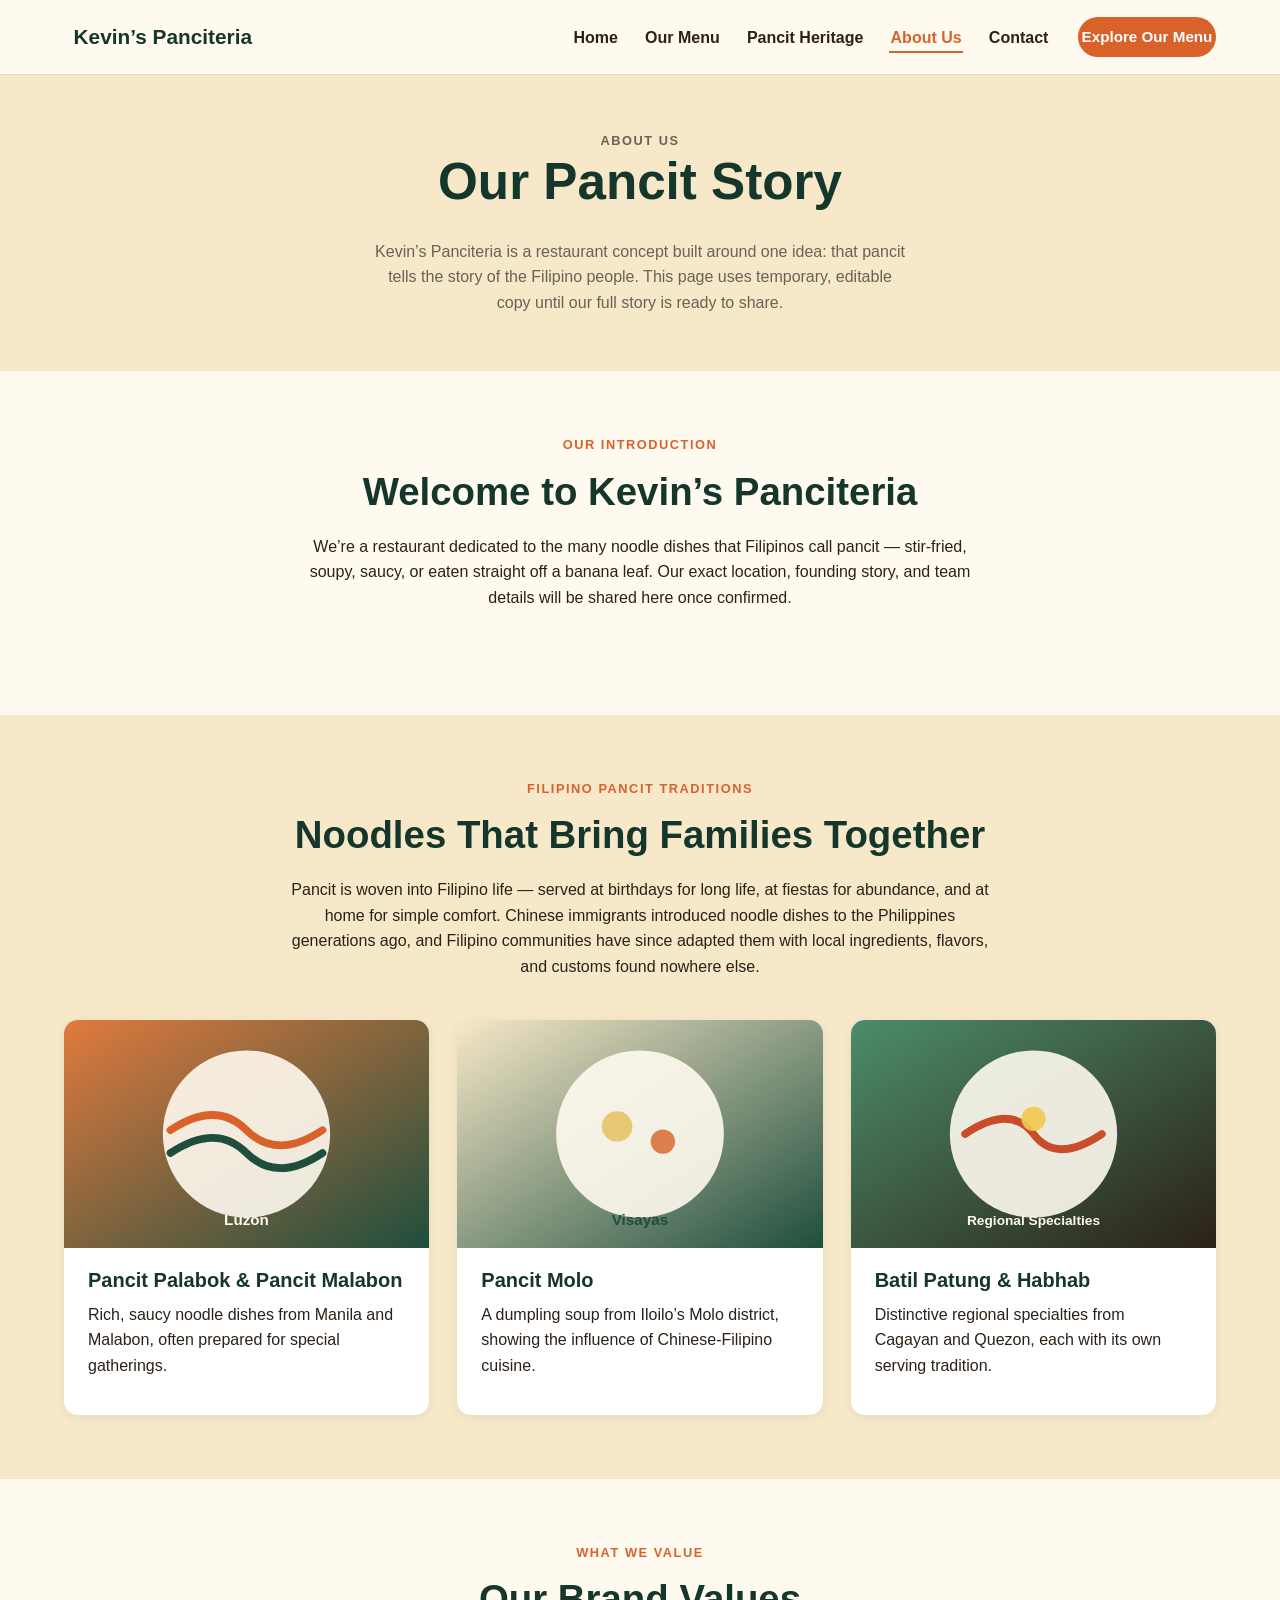
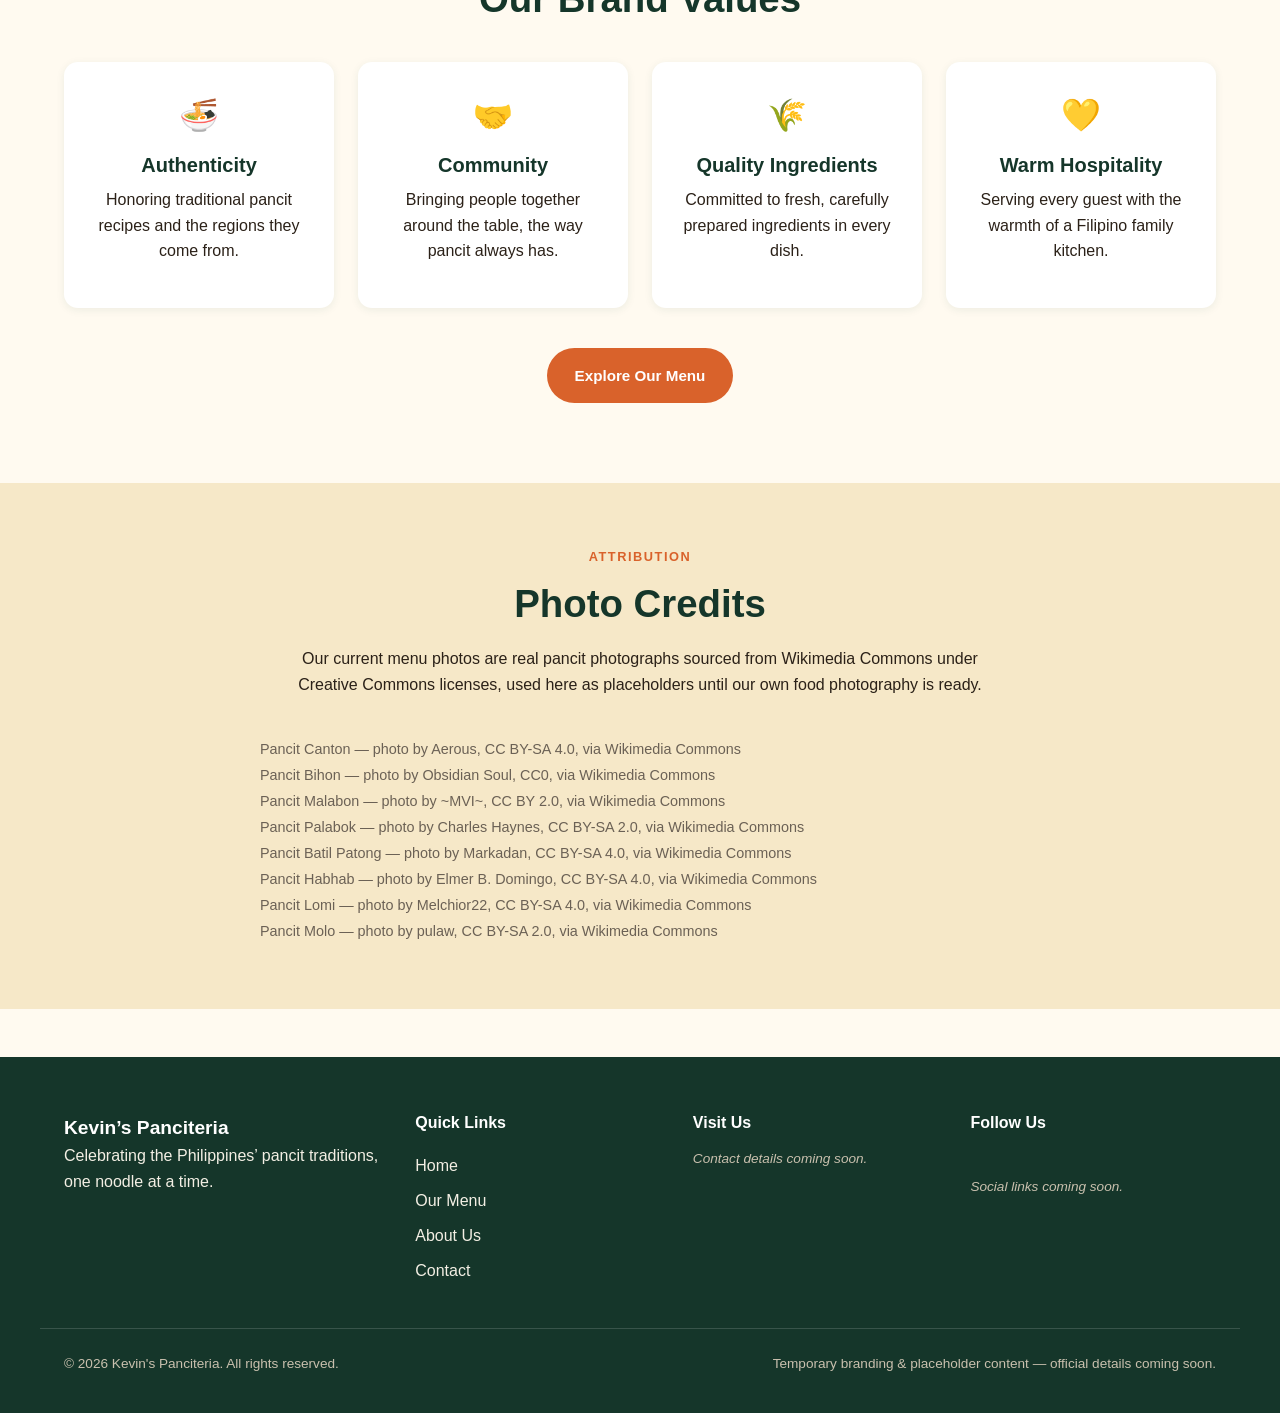
==== about.html @ 7dfde329 "Initial commit" ====
<!DOCTYPE html>
<html lang="en">
<head>
  <meta charset="UTF-8">
  <meta name="viewport" content="width=device-width, initial-scale=1.0">
  <title>About Us — Kevin's Panciteria</title>
  <meta name="description" content="Learn about Kevin's Panciteria and the Filipino pancit traditions that inspire our menu.">
  <link rel="stylesheet" href="css/style.css">
</head>
<body>

  <header class="site-header">
    <div class="container navbar">
      <a href="index.html" class="brand">
        <img src="" alt="" id="brandLogoImg" class="brand-logo-img" hidden>
        <span class="brand-wordmark">Kevin&rsquo;s Panciteria</span>
      </a>
      <button type="button" class="nav-toggle" id="navToggle" aria-expanded="false" aria-controls="primaryNav" aria-label="Toggle navigation menu">
        <span class="nav-toggle-bar"></span>
        <span class="nav-toggle-bar"></span>
        <span class="nav-toggle-bar"></span>
      </button>
      <nav class="primary-nav" id="primaryNav" aria-label="Primary">
        <ul>
          <li><a href="index.html">Home</a></li>
          <li><a href="menu.html">Our Menu</a></li>
          <li><a href="index.html#heritage">Pancit Heritage</a></li>
          <li><a href="about.html">About Us</a></li>
          <li><a href="contact.html">Contact</a></li>
        </ul>
        <a href="menu.html" class="btn btn-accent nav-cta">Explore Our Menu</a>
      </nav>
    </div>
  </header>

  <main id="main-content">

    <section class="page-banner">
      <div class="container">
        <p class="section-eyebrow">About Us</p>
        <h1>Our Pancit Story</h1>
        <p>Kevin&rsquo;s Panciteria is a restaurant concept built around one idea: that pancit tells the story of the Filipino people. This page uses temporary, editable copy until our full story is ready to share.</p>
      </div>
    </section>

    <section>
      <div class="container">
        <div class="section-header">
          <p class="section-eyebrow">Our Introduction</p>
          <h2>Welcome to Kevin&rsquo;s Panciteria</h2>
          <p>We&rsquo;re a restaurant dedicated to the many noodle dishes that Filipinos call pancit — stir-fried, soupy, saucy, or eaten straight off a banana leaf. Our exact location, founding story, and team details will be shared here once confirmed.</p>
        </div>
      </div>
    </section>

    <section class="heritage">
      <div class="container">
        <div class="section-header">
          <p class="section-eyebrow">Filipino Pancit Traditions</p>
          <h2>Noodles That Bring Families Together</h2>
          <p>Pancit is woven into Filipino life — served at birthdays for long life, at fiestas for abundance, and at home for simple comfort. Chinese immigrants introduced noodle dishes to the Philippines generations ago, and Filipino communities have since adapted them with local ingredients, flavors, and customs found nowhere else.</p>
        </div>
        <div class="heritage-grid">
          <article class="heritage-card">
            <img src="assets/images/heritage-luzon.svg" alt="Illustration representing Luzon's pancit dishes" loading="lazy">
            <div class="heritage-card-body">
              <h3>Pancit Palabok &amp; Pancit Malabon</h3>
              <p>Rich, saucy noodle dishes from Manila and Malabon, often prepared for special gatherings.</p>
            </div>
          </article>
          <article class="heritage-card">
            <img src="assets/images/heritage-visayas.svg" alt="Illustration representing the Visayas' pancit dishes" loading="lazy">
            <div class="heritage-card-body">
              <h3>Pancit Molo</h3>
              <p>A dumpling soup from Iloilo&rsquo;s Molo district, showing the influence of Chinese-Filipino cuisine.</p>
            </div>
          </article>
          <article class="heritage-card">
            <img src="assets/images/heritage-mindanao.svg" alt="Illustration representing regional pancit specialties" loading="lazy">
            <div class="heritage-card-body">
              <h3>Batil Patung &amp; Habhab</h3>
              <p>Distinctive regional specialties from Cagayan and Quezon, each with its own serving tradition.</p>
            </div>
          </article>
        </div>
      </div>
    </section>

    <section>
      <div class="container">
        <div class="section-header">
          <p class="section-eyebrow">What We Value</p>
          <h2>Our Brand Values</h2>
        </div>
        <div class="values-grid">
          <div class="value-card">
            <div class="value-icon" aria-hidden="true">🍜</div>
            <h3>Authenticity</h3>
            <p>Honoring traditional pancit recipes and the regions they come from.</p>
          </div>
          <div class="value-card">
            <div class="value-icon" aria-hidden="true">🤝</div>
            <h3>Community</h3>
            <p>Bringing people together around the table, the way pancit always has.</p>
          </div>
          <div class="value-card">
            <div class="value-icon" aria-hidden="true">🌾</div>
            <h3>Quality Ingredients</h3>
            <p>Committed to fresh, carefully prepared ingredients in every dish.</p>
          </div>
          <div class="value-card">
            <div class="value-icon" aria-hidden="true">💛</div>
            <h3>Warm Hospitality</h3>
            <p>Serving every guest with the warmth of a Filipino family kitchen.</p>
          </div>
        </div>
        <p class="text-center" style="margin-top:2.5rem;">
          <a href="menu.html" class="btn btn-accent">Explore Our Menu</a>
        </p>
      </div>
    </section>

    <section class="heritage">
      <div class="container">
        <div class="section-header">
          <p class="section-eyebrow">Attribution</p>
          <h2>Photo Credits</h2>
          <p>Our current menu photos are real pancit photographs sourced from Wikimedia Commons under Creative Commons licenses, used here as placeholders until our own food photography is ready.</p>
        </div>
        <ul style="max-width:760px; margin:0 auto; color:var(--color-muted); font-size:0.9rem; line-height:1.8;">
          <li>Pancit Canton — photo by Aerous, <a href="https://creativecommons.org/licenses/by-sa/4.0/" target="_blank" rel="noopener">CC BY-SA 4.0</a>, via Wikimedia Commons</li>
          <li>Pancit Bihon — photo by Obsidian Soul, <a href="https://creativecommons.org/publicdomain/zero/1.0/" target="_blank" rel="noopener">CC0</a>, via Wikimedia Commons</li>
          <li>Pancit Malabon — photo by ~MVI~, <a href="https://creativecommons.org/licenses/by/2.0/" target="_blank" rel="noopener">CC BY 2.0</a>, via Wikimedia Commons</li>
          <li>Pancit Palabok — photo by Charles Haynes, <a href="https://creativecommons.org/licenses/by-sa/2.0/" target="_blank" rel="noopener">CC BY-SA 2.0</a>, via Wikimedia Commons</li>
          <li>Pancit Batil Patong — photo by Markadan, <a href="https://creativecommons.org/licenses/by-sa/4.0/" target="_blank" rel="noopener">CC BY-SA 4.0</a>, via Wikimedia Commons</li>
          <li>Pancit Habhab — photo by Elmer B. Domingo, <a href="https://creativecommons.org/licenses/by-sa/4.0/" target="_blank" rel="noopener">CC BY-SA 4.0</a>, via Wikimedia Commons</li>
          <li>Pancit Lomi — photo by Melchior22, <a href="https://creativecommons.org/licenses/by-sa/4.0/" target="_blank" rel="noopener">CC BY-SA 4.0</a>, via Wikimedia Commons</li>
          <li>Pancit Molo — photo by pulaw, <a href="https://creativecommons.org/licenses/by-sa/2.0/" target="_blank" rel="noopener">CC BY-SA 2.0</a>, via Wikimedia Commons</li>
        </ul>
      </div>
    </section>

  </main>

  <footer class="site-footer">
    <div class="container footer-grid">
      <div class="footer-brand">
        <span class="brand-wordmark">Kevin&rsquo;s Panciteria</span>
        <p>Celebrating the Philippines&rsquo; pancit traditions, one noodle at a time.</p>
      </div>
      <div class="footer-col">
        <h3>Quick Links</h3>
        <ul>
          <li><a href="index.html">Home</a></li>
          <li><a href="menu.html">Our Menu</a></li>
          <li><a href="about.html">About Us</a></li>
          <li><a href="contact.html">Contact</a></li>
        </ul>
      </div>
      <div class="footer-col">
        <h3>Visit Us</h3>
        <ul class="footer-contact">
          <li data-contact-row="address" hidden><span class="footer-icon" aria-hidden="true">📍</span><span data-contact-value></span></li>
          <li data-contact-row="phone" hidden><span class="footer-icon" aria-hidden="true">📞</span><a href="#" data-contact-value></a></li>
          <li data-contact-row="email" hidden><span class="footer-icon" aria-hidden="true">✉️</span><a href="#" data-contact-value></a></li>
        </ul>
        <p class="footer-placeholder-note" data-contact-placeholder>Contact details coming soon.</p>
      </div>
      <div class="footer-col">
        <h3>Follow Us</h3>
        <ul class="footer-social">
          <li><a href="#" data-social-link="facebook" hidden>Facebook</a></li>
          <li><a href="#" data-social-link="instagram" hidden>Instagram</a></li>
          <li><a href="#" data-social-link="tiktok" hidden>TikTok</a></li>
        </ul>
        <p class="footer-placeholder-note" data-social-placeholder>Social links coming soon.</p>
      </div>
    </div>
    <div class="container footer-bottom">
      <p>&copy; <span id="currentYear"></span> Kevin's Panciteria. All rights reserved.</p>
      <p class="footer-disclaimer">Temporary branding &amp; placeholder content — official details coming soon.</p>
    </div>
  </footer>

  <script src="js/config.js"></script>
  <script src="js/main.js"></script>
</body>
</html>
---- css/style.css ----
/* =========================================================
   Kevin's Panciteria — Stylesheet
   Temporary palette: warm cream + deep green + food-inspired accent.
   Update the CSS custom properties below to rebrand the site.
   ========================================================= */

:root {
  --color-primary: #1f4e3d;
  --color-secondary: #f6e8c8;
  --color-accent: #d9622b;
  --color-background: #fffaf0;
  --color-text: #2b2118;
  --color-card: #ffffff;

  --color-primary-dark: #15362a;
  --color-accent-dark: #b84f1f;
  --color-border: #e7dcc4;
  --color-muted: #6b6155;

  --font-heading: "Segoe UI", "Helvetica Neue", Arial, sans-serif;
  --font-body: "Segoe UI", "Helvetica Neue", Arial, sans-serif;

  --radius-md: 14px;
  --radius-lg: 22px;
  --shadow-sm: 0 2px 8px rgba(31, 78, 61, 0.08);
  --shadow-md: 0 10px 30px rgba(31, 78, 61, 0.14);
  --transition-base: 200ms ease;
  --max-width: 1200px;
}

*, *::before, *::after {
  box-sizing: border-box;
}

html {
  scroll-behavior: smooth;
}

body {
  margin: 0;
  font-family: var(--font-body);
  background: var(--color-background);
  color: var(--color-text);
  line-height: 1.6;
}

body.nav-open,
body.modal-open {
  overflow: hidden;
}

h1, h2, h3, h4 {
  font-family: var(--font-heading);
  line-height: 1.2;
  margin: 0 0 0.5em;
  color: var(--color-primary-dark);
}

h1 { font-size: clamp(2rem, 4vw + 1rem, 3.2rem); }
h2 { font-size: clamp(1.6rem, 2.5vw + 1rem, 2.4rem); }
h3 { font-size: 1.25rem; }

p { margin: 0 0 1em; }

img {
  max-width: 100%;
  display: block;
}

a {
  color: inherit;
  text-decoration: none;
}

ul { margin: 0; padding: 0; list-style: none; }

.container {
  max-width: var(--max-width);
  margin: 0 auto;
  padding: 0 1.5rem;
}

section {
  padding: 4rem 0;
}

.section-header {
  text-align: center;
  max-width: 700px;
  margin: 0 auto 2.5rem;
}

.section-eyebrow {
  text-transform: uppercase;
  letter-spacing: 0.12em;
  font-size: 0.8rem;
  font-weight: 700;
  color: var(--color-accent);
}

.text-center { text-align: center; }

.visually-hidden {
  position: absolute;
  width: 1px;
  height: 1px;
  padding: 0;
  margin: -1px;
  overflow: hidden;
  clip: rect(0, 0, 0, 0);
  white-space: nowrap;
  border: 0;
}

/* Focus visibility for keyboard users */
a:focus-visible,
button:focus-visible,
input:focus-visible,
select:focus-visible,
textarea:focus-visible,
[tabindex]:focus-visible {
  outline: 3px solid var(--color-accent);
  outline-offset: 2px;
}

/* =========================================================
   Buttons
   ========================================================= */

.btn {
  display: inline-flex;
  align-items: center;
  justify-content: center;
  gap: 0.5rem;
  padding: 0.85rem 1.6rem;
  border-radius: 999px;
  font-weight: 700;
  font-size: 0.95rem;
  border: 2px solid transparent;
  cursor: pointer;
  transition: transform var(--transition-base), box-shadow var(--transition-base), background var(--transition-base);
  white-space: nowrap;
}

.btn-accent {
  background: var(--color-accent);
  color: #fff;
}
.btn-accent:hover { background: var(--color-accent-dark); transform: translateY(-2px); box-shadow: var(--shadow-sm); }

.btn-primary {
  background: var(--color-primary);
  color: #fff;
}
.btn-primary:hover { background: var(--color-primary-dark); transform: translateY(-2px); box-shadow: var(--shadow-sm); }

.btn-outline {
  background: transparent;
  color: var(--color-primary);
  border-color: var(--color-primary);
}
.btn-outline:hover { background: var(--color-primary); color: #fff; }

.btn-small {
  padding: 0.55rem 1.1rem;
  font-size: 0.85rem;
}

/* =========================================================
   Header / Navigation
   ========================================================= */

.site-header {
  position: sticky;
  top: 0;
  z-index: 100;
  background: var(--color-background);
  border-bottom: 1px solid var(--color-border);
}

.navbar {
  display: flex;
  align-items: center;
  justify-content: space-between;
  padding: 1rem 1.5rem;
  gap: 1rem;
}

.brand {
  display: flex;
  align-items: center;
  gap: 0.6rem;
  font-weight: 800;
  font-size: 1.3rem;
  color: var(--color-primary-dark);
}

.brand-logo-img {
  height: 42px;
  width: auto;
}

.nav-toggle {
  display: none;
  flex-direction: column;
  justify-content: center;
  gap: 5px;
  width: 42px;
  height: 42px;
  border-radius: 10px;
  border: 1px solid var(--color-border);
  background: var(--color-card);
  cursor: pointer;
}

.nav-toggle-bar {
  display: block;
  width: 22px;
  height: 2px;
  margin: 0 auto;
  background: var(--color-primary-dark);
  transition: transform var(--transition-base), opacity var(--transition-base);
}

.nav-toggle[aria-expanded="true"] .nav-toggle-bar:nth-child(1) { transform: translateY(7px) rotate(45deg); }
.nav-toggle[aria-expanded="true"] .nav-toggle-bar:nth-child(2) { opacity: 0; }
.nav-toggle[aria-expanded="true"] .nav-toggle-bar:nth-child(3) { transform: translateY(-7px) rotate(-45deg); }

.primary-nav {
  display: flex;
  align-items: center;
  gap: 1.75rem;
}

.primary-nav ul {
  display: flex;
  gap: 1.5rem;
  flex-wrap: wrap;
}

.primary-nav a {
  font-weight: 600;
  padding: 0.35rem 0.1rem;
  border-bottom: 2px solid transparent;
  transition: color var(--transition-base), border-color var(--transition-base);
}

.primary-nav a:hover,
.primary-nav a.is-active {
  color: var(--color-accent);
  border-color: var(--color-accent);
}

.nav-cta {
  flex-shrink: 0;
}

@media (max-width: 860px) {
  .nav-toggle {
    display: flex;
  }

  .primary-nav {
    position: absolute;
    top: 100%;
    left: 0;
    right: 0;
    background: var(--color-background);
    border-bottom: 1px solid var(--color-border);
    flex-direction: column;
    align-items: flex-start;
    padding: 1.5rem;
    gap: 1.25rem;
    transform: translateY(-10px);
    opacity: 0;
    visibility: hidden;
    pointer-events: none;
    transition: opacity var(--transition-base), transform var(--transition-base), visibility var(--transition-base);
  }

  .primary-nav.is-open {
    transform: translateY(0);
    opacity: 1;
    visibility: visible;
    pointer-events: auto;
  }

  .primary-nav ul {
    flex-direction: column;
    gap: 1rem;
    width: 100%;
  }

  .nav-cta {
    width: 100%;
    text-align: center;
  }
}

/* =========================================================
   Hero
   ========================================================= */

.hero {
  padding: 4rem 0;
  background: linear-gradient(135deg, var(--color-secondary) 0%, var(--color-background) 65%);
}

.hero .container {
  display: grid;
  grid-template-columns: 1.1fr 1fr;
  gap: 3rem;
  align-items: center;
}

.hero-content h1 {
  margin-bottom: 0.75rem;
}

.hero-subtext {
  font-size: 1.1rem;
  color: var(--color-muted);
  max-width: 48ch;
}

.hero-actions {
  display: flex;
  gap: 1rem;
  flex-wrap: wrap;
  margin-top: 1.75rem;
}

.hero-image img {
  width: 100%;
  border-radius: var(--radius-lg);
  box-shadow: var(--shadow-md);
}

@media (max-width: 860px) {
  .hero .container {
    grid-template-columns: 1fr;
    text-align: center;
  }
  .hero-subtext {
    margin-left: auto;
    margin-right: auto;
  }
  .hero-actions {
    justify-content: center;
  }
}

/* =========================================================
   Dish Cards & Grid
   ========================================================= */

.dish-grid {
  display: grid;
  grid-template-columns: repeat(auto-fill, minmax(260px, 1fr));
  gap: 1.75rem;
}

.dish-card {
  background: var(--color-card);
  border-radius: var(--radius-md);
  overflow: hidden;
  box-shadow: var(--shadow-sm);
  transition: transform var(--transition-base), box-shadow var(--transition-base);
  display: flex;
  flex-direction: column;
}

.dish-card:hover {
  transform: translateY(-6px);
  box-shadow: var(--shadow-md);
}

.dish-card-image {
  position: relative;
  aspect-ratio: 4 / 3;
  background: var(--color-secondary);
  overflow: hidden;
}

.dish-card-image img {
  width: 100%;
  height: 100%;
  object-fit: cover;
}

.dish-card-image.image-fallback {
  display: flex;
  align-items: center;
  justify-content: center;
  color: var(--color-primary-dark);
  font-weight: 700;
  text-align: center;
  padding: 1rem;
  background: linear-gradient(135deg, var(--color-secondary), var(--color-border));
}

.badge {
  position: absolute;
  top: 0.75rem;
  left: 0.75rem;
  padding: 0.3rem 0.75rem;
  border-radius: 999px;
  font-size: 0.75rem;
  font-weight: 700;
}

.badge-featured {
  background: var(--color-accent);
  color: #fff;
}

.badge-unavailable {
  background: var(--color-muted);
  color: #fff;
}

.dish-card-body {
  padding: 1.25rem 1.5rem 1.5rem;
  display: flex;
  flex-direction: column;
  flex: 1;
}

.dish-region {
  color: var(--color-accent);
  font-weight: 700;
  font-size: 0.85rem;
  margin-bottom: 0.5rem;
}

.dish-description {
  color: var(--color-muted);
  font-size: 0.95rem;
  flex: 1;
}

.dish-card-footer {
  display: flex;
  align-items: center;
  justify-content: space-between;
  gap: 0.75rem;
  margin-top: 0.75rem;
}

.dish-price {
  font-weight: 700;
  color: var(--color-primary-dark);
}

/* =========================================================
   Menu controls
   ========================================================= */

.menu-controls {
  display: flex;
  flex-direction: column;
  gap: 1.25rem;
  margin-bottom: 2.5rem;
  background: var(--color-card);
  padding: 1.5rem;
  border-radius: var(--radius-md);
  box-shadow: var(--shadow-sm);
}

.search-row {
  display: flex;
  gap: 1rem;
  flex-wrap: wrap;
  align-items: center;
}

.search-input {
  flex: 1;
  min-width: 220px;
  padding: 0.75rem 1rem;
  border-radius: 999px;
  border: 1px solid var(--color-border);
  font-size: 1rem;
  background: var(--color-background);
}

.filter-row {
  display: flex;
  flex-wrap: wrap;
  gap: 0.6rem;
  align-items: center;
}

.filter-chip {
  padding: 0.5rem 1rem;
  border-radius: 999px;
  border: 1px solid var(--color-border);
  background: var(--color-background);
  cursor: pointer;
  font-weight: 600;
  font-size: 0.85rem;
  transition: background var(--transition-base), color var(--transition-base), border-color var(--transition-base);
}

.filter-chip.is-active {
  background: var(--color-primary);
  border-color: var(--color-primary);
  color: #fff;
}

.toggle-row {
  display: flex;
  align-items: center;
  justify-content: space-between;
  gap: 1rem;
  flex-wrap: wrap;
}

.checkbox-label {
  display: flex;
  align-items: center;
  gap: 0.5rem;
  font-weight: 600;
  cursor: pointer;
}

.results-meta {
  color: var(--color-muted);
  font-size: 0.9rem;
}

.empty-state {
  text-align: center;
  padding: 3rem 1.5rem;
  color: var(--color-muted);
  background: var(--color-card);
  border-radius: var(--radius-md);
}

/* =========================================================
   Modal
   ========================================================= */

.modal {
  position: fixed;
  inset: 0;
  z-index: 200;
  display: flex;
  align-items: center;
  justify-content: center;
  padding: 1.5rem;
}

.modal[hidden] {
  display: none;
}

.modal-backdrop {
  position: absolute;
  inset: 0;
  background: rgba(23, 20, 15, 0.6);
}

.modal-dialog {
  position: relative;
  background: var(--color-card);
  border-radius: var(--radius-lg);
  max-width: 640px;
  width: 100%;
  max-height: 85vh;
  overflow-y: auto;
  padding: 2rem;
  box-shadow: var(--shadow-md);
}

.modal-close {
  position: absolute;
  top: 1rem;
  right: 1rem;
  width: 38px;
  height: 38px;
  border-radius: 50%;
  border: 1px solid var(--color-border);
  background: var(--color-background);
  font-size: 1.1rem;
  cursor: pointer;
}

.modal-image {
  width: 100%;
  border-radius: var(--radius-md);
  margin-bottom: 1.25rem;
  aspect-ratio: 16 / 10;
  object-fit: cover;
  background: var(--color-secondary);
}

.modal-meta-row {
  display: flex;
  gap: 0.75rem;
  flex-wrap: wrap;
  align-items: center;
  margin-bottom: 1rem;
}

.modal-section {
  margin-top: 1.25rem;
}

.modal-section h4 {
  margin-bottom: 0.4rem;
  font-size: 1rem;
}

.modal-section ul li {
  padding: 0.2rem 0;
}

.muted {
  color: var(--color-muted);
  font-style: italic;
}

/* =========================================================
   Heritage / About sections
   ========================================================= */

.heritage {
  background: var(--color-secondary);
}

.heritage-grid {
  display: grid;
  grid-template-columns: repeat(auto-fit, minmax(240px, 1fr));
  gap: 1.75rem;
}

.heritage-card {
  background: var(--color-card);
  border-radius: var(--radius-md);
  overflow: hidden;
  box-shadow: var(--shadow-sm);
}

.heritage-card img {
  width: 100%;
  aspect-ratio: 16/10;
  object-fit: cover;
}

.heritage-card-body {
  padding: 1.25rem 1.5rem;
}

.values-grid {
  display: grid;
  grid-template-columns: repeat(auto-fit, minmax(220px, 1fr));
  gap: 1.5rem;
}

.value-card {
  background: var(--color-card);
  border-radius: var(--radius-md);
  padding: 1.75rem 1.5rem;
  box-shadow: var(--shadow-sm);
  text-align: center;
}

.value-card .value-icon {
  font-size: 2rem;
  margin-bottom: 0.75rem;
}

/* =========================================================
   Contact page
   ========================================================= */

.contact-grid {
  display: grid;
  grid-template-columns: 1fr 1fr;
  gap: 2.5rem;
  align-items: start;
}

.contact-info-card,
.contact-form-card {
  background: var(--color-card);
  border-radius: var(--radius-md);
  padding: 2rem;
  box-shadow: var(--shadow-sm);
}

.contact-info-list li {
  display: flex;
  gap: 0.75rem;
  padding: 0.5rem 0;
}

.footer-icon {
  flex-shrink: 0;
}

.hours-list li {
  display: flex;
  justify-content: space-between;
  padding: 0.35rem 0;
  border-bottom: 1px dashed var(--color-border);
}

.form-field {
  margin-bottom: 1.25rem;
  display: flex;
  flex-direction: column;
  gap: 0.4rem;
}

.form-field label {
  font-weight: 700;
  font-size: 0.9rem;
}

.form-field input,
.form-field textarea {
  padding: 0.75rem 1rem;
  border-radius: var(--radius-md);
  border: 1px solid var(--color-border);
  font: inherit;
  background: var(--color-background);
}

.form-note {
  font-size: 0.85rem;
  color: var(--color-muted);
  margin-top: 0.5rem;
}

@media (max-width: 860px) {
  .contact-grid {
    grid-template-columns: 1fr;
  }
}

/* =========================================================
   Footer
   ========================================================= */

.site-footer {
  background: var(--color-primary-dark);
  color: #f3efe4;
  padding: 3.5rem 0 1.5rem;
  margin-top: 3rem;
}

.site-footer a:hover {
  color: var(--color-accent);
}

.footer-grid {
  display: grid;
  grid-template-columns: 1.3fr 1fr 1fr 1fr;
  gap: 2rem;
  margin-bottom: 2.5rem;
}

.footer-brand .brand-wordmark {
  font-size: 1.2rem;
  font-weight: 800;
  color: #fff;
}

.site-footer h3 {
  color: #fff;
  font-size: 1rem;
  margin-bottom: 1rem;
}

.site-footer ul li {
  padding: 0.3rem 0;
}

.footer-placeholder-note {
  color: #c9c0ae;
  font-size: 0.85rem;
  font-style: italic;
}

.footer-bottom {
  border-top: 1px solid rgba(255, 255, 255, 0.15);
  padding-top: 1.5rem;
  display: flex;
  justify-content: space-between;
  flex-wrap: wrap;
  gap: 0.5rem;
  font-size: 0.85rem;
  color: #c9c0ae;
}

@media (max-width: 860px) {
  .footer-grid {
    grid-template-columns: 1fr 1fr;
  }
}

@media (max-width: 540px) {
  .footer-grid {
    grid-template-columns: 1fr;
  }
}

/* =========================================================
   Page banner (menu/about/contact top sections)
   ========================================================= */

.page-banner {
  background: var(--color-secondary);
  padding: 3.5rem 0;
  text-align: center;
}

.page-banner p {
  max-width: 60ch;
  margin: 0 auto;
  color: var(--color-muted);
}

/* =========================================================
   Reduced motion
   ========================================================= */

@media (prefers-reduced-motion: reduce) {
  html {
    scroll-behavior: auto;
  }
  *, *::before, *::after {
    animation-duration: 0.001ms !important;
    animation-iteration-count: 1 !important;
    transition-duration: 0.001ms !important;
    scroll-behavior: auto !important;
  }
}

/* =========================================================
   Responsive breakpoints
   ========================================================= */

@media (max-width: 1024px) {
  .dish-grid {
    grid-template-columns: repeat(auto-fill, minmax(220px, 1fr));
  }
}

@media (max-width: 768px) {
  section { padding: 3rem 0; }
}

@media (max-width: 480px) {
  .navbar { padding: 0.85rem 1rem; }
  .hero { padding: 2.5rem 0; }
  .modal-dialog { padding: 1.5rem; }
}
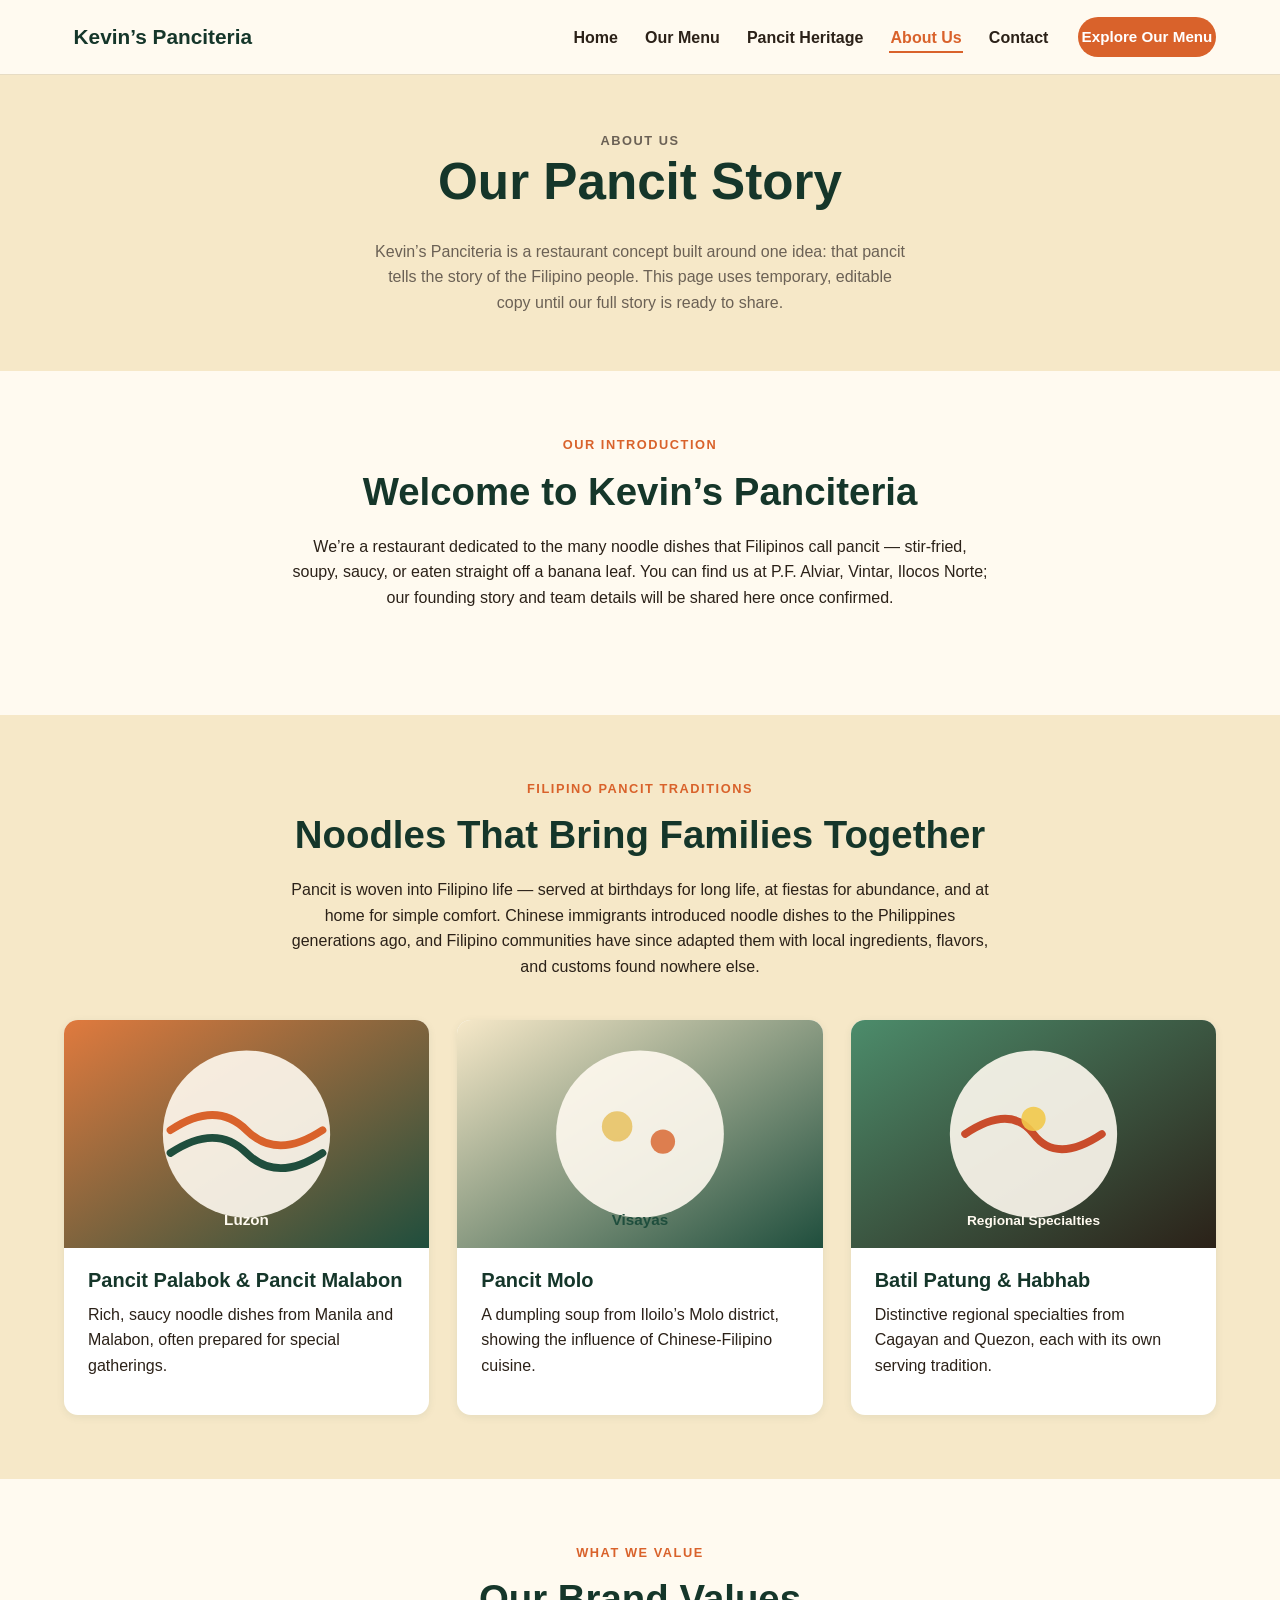
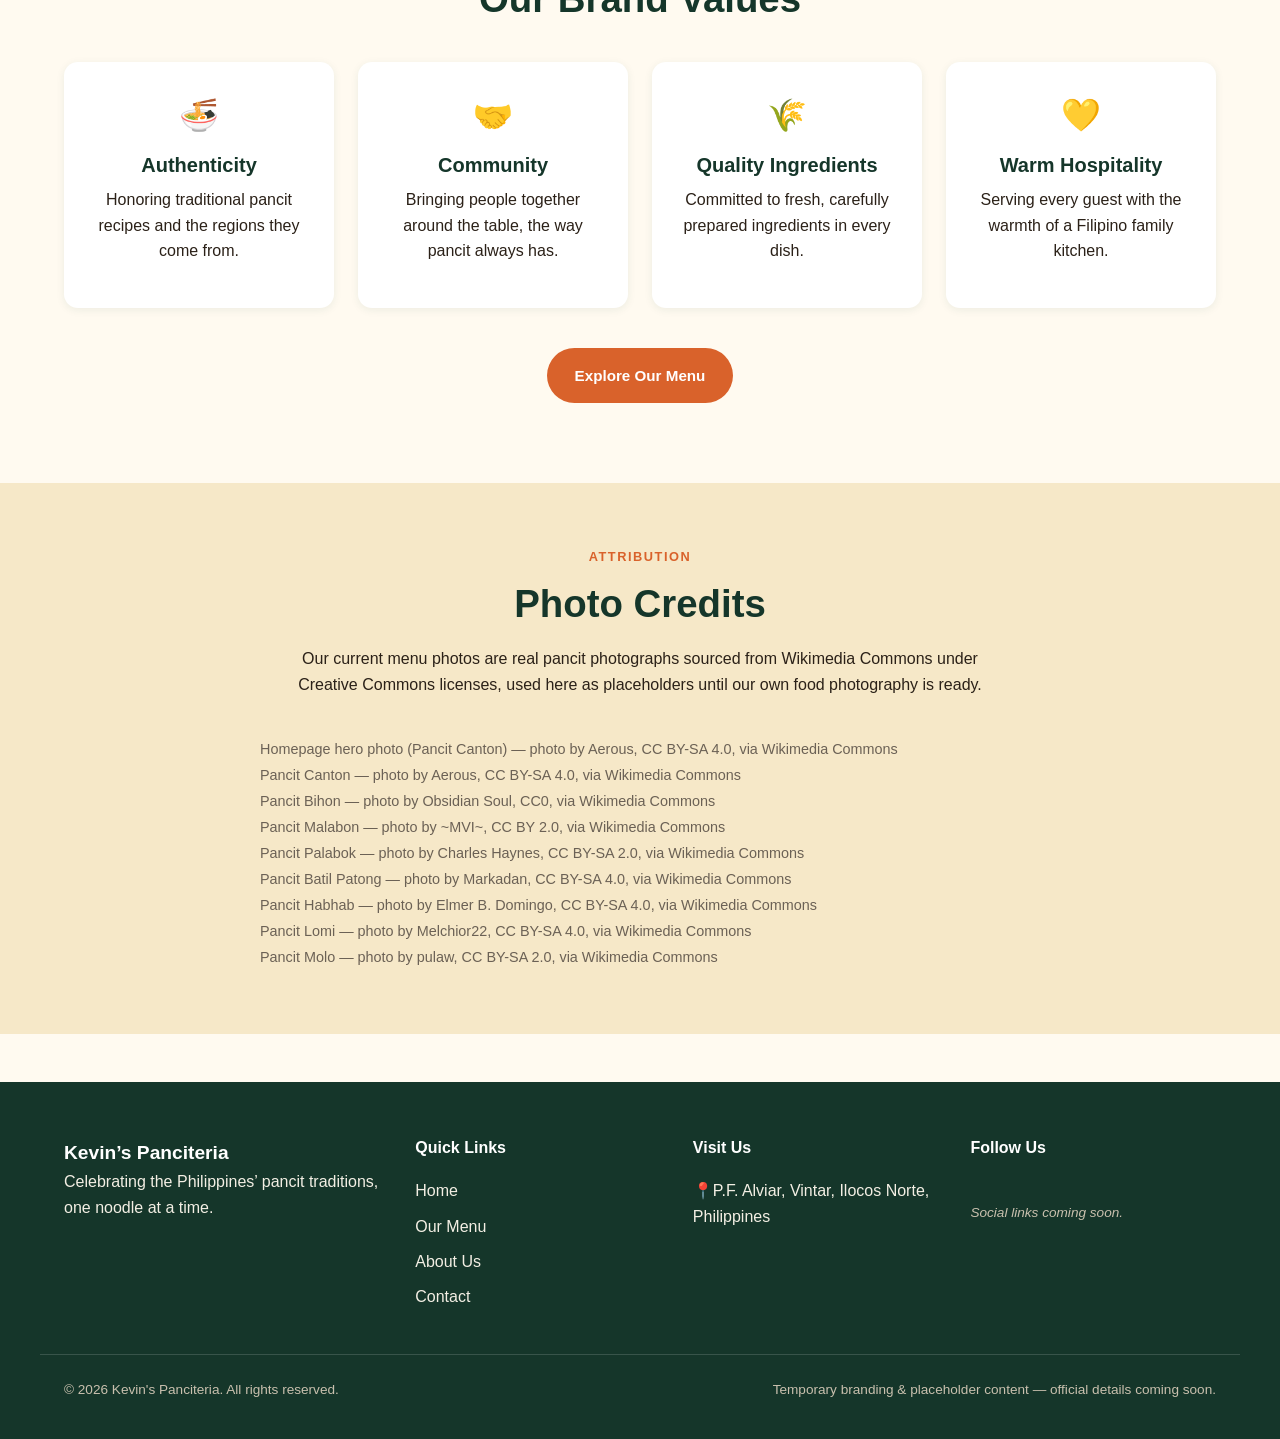
==== commit 8a3f2337: "Added some Photos" ====
--- a/about.html
+++ b/about.html
@@ -48,7 +48,7 @@
         <div class="section-header">
           <p class="section-eyebrow">Our Introduction</p>
           <h2>Welcome to Kevin&rsquo;s Panciteria</h2>
-          <p>We&rsquo;re a restaurant dedicated to the many noodle dishes that Filipinos call pancit — stir-fried, soupy, saucy, or eaten straight off a banana leaf. Our exact location, founding story, and team details will be shared here once confirmed.</p>
+          <p>We&rsquo;re a restaurant dedicated to the many noodle dishes that Filipinos call pancit — stir-fried, soupy, saucy, or eaten straight off a banana leaf. You can find us at P.F. Alviar, Vintar, Ilocos Norte; our founding story and team details will be shared here once confirmed.</p>
         </div>
       </div>
     </section>
@@ -128,6 +128,7 @@
           <p>Our current menu photos are real pancit photographs sourced from Wikimedia Commons under Creative Commons licenses, used here as placeholders until our own food photography is ready.</p>
         </div>
         <ul style="max-width:760px; margin:0 auto; color:var(--color-muted); font-size:0.9rem; line-height:1.8;">
+          <li>Homepage hero photo (Pancit Canton) — photo by Aerous, <a href="https://creativecommons.org/licenses/by-sa/4.0/" target="_blank" rel="noopener">CC BY-SA 4.0</a>, via Wikimedia Commons</li>
           <li>Pancit Canton — photo by Aerous, <a href="https://creativecommons.org/licenses/by-sa/4.0/" target="_blank" rel="noopener">CC BY-SA 4.0</a>, via Wikimedia Commons</li>
           <li>Pancit Bihon — photo by Obsidian Soul, <a href="https://creativecommons.org/publicdomain/zero/1.0/" target="_blank" rel="noopener">CC0</a>, via Wikimedia Commons</li>
           <li>Pancit Malabon — photo by ~MVI~, <a href="https://creativecommons.org/licenses/by/2.0/" target="_blank" rel="noopener">CC BY 2.0</a>, via Wikimedia Commons</li>
--- a/css/style.css
+++ b/css/style.css
@@ -332,6 +332,8 @@
 
 .hero-image img {
   width: 100%;
+  aspect-ratio: 4 / 3;
+  object-fit: cover;
   border-radius: var(--radius-lg);
   box-shadow: var(--shadow-md);
 }
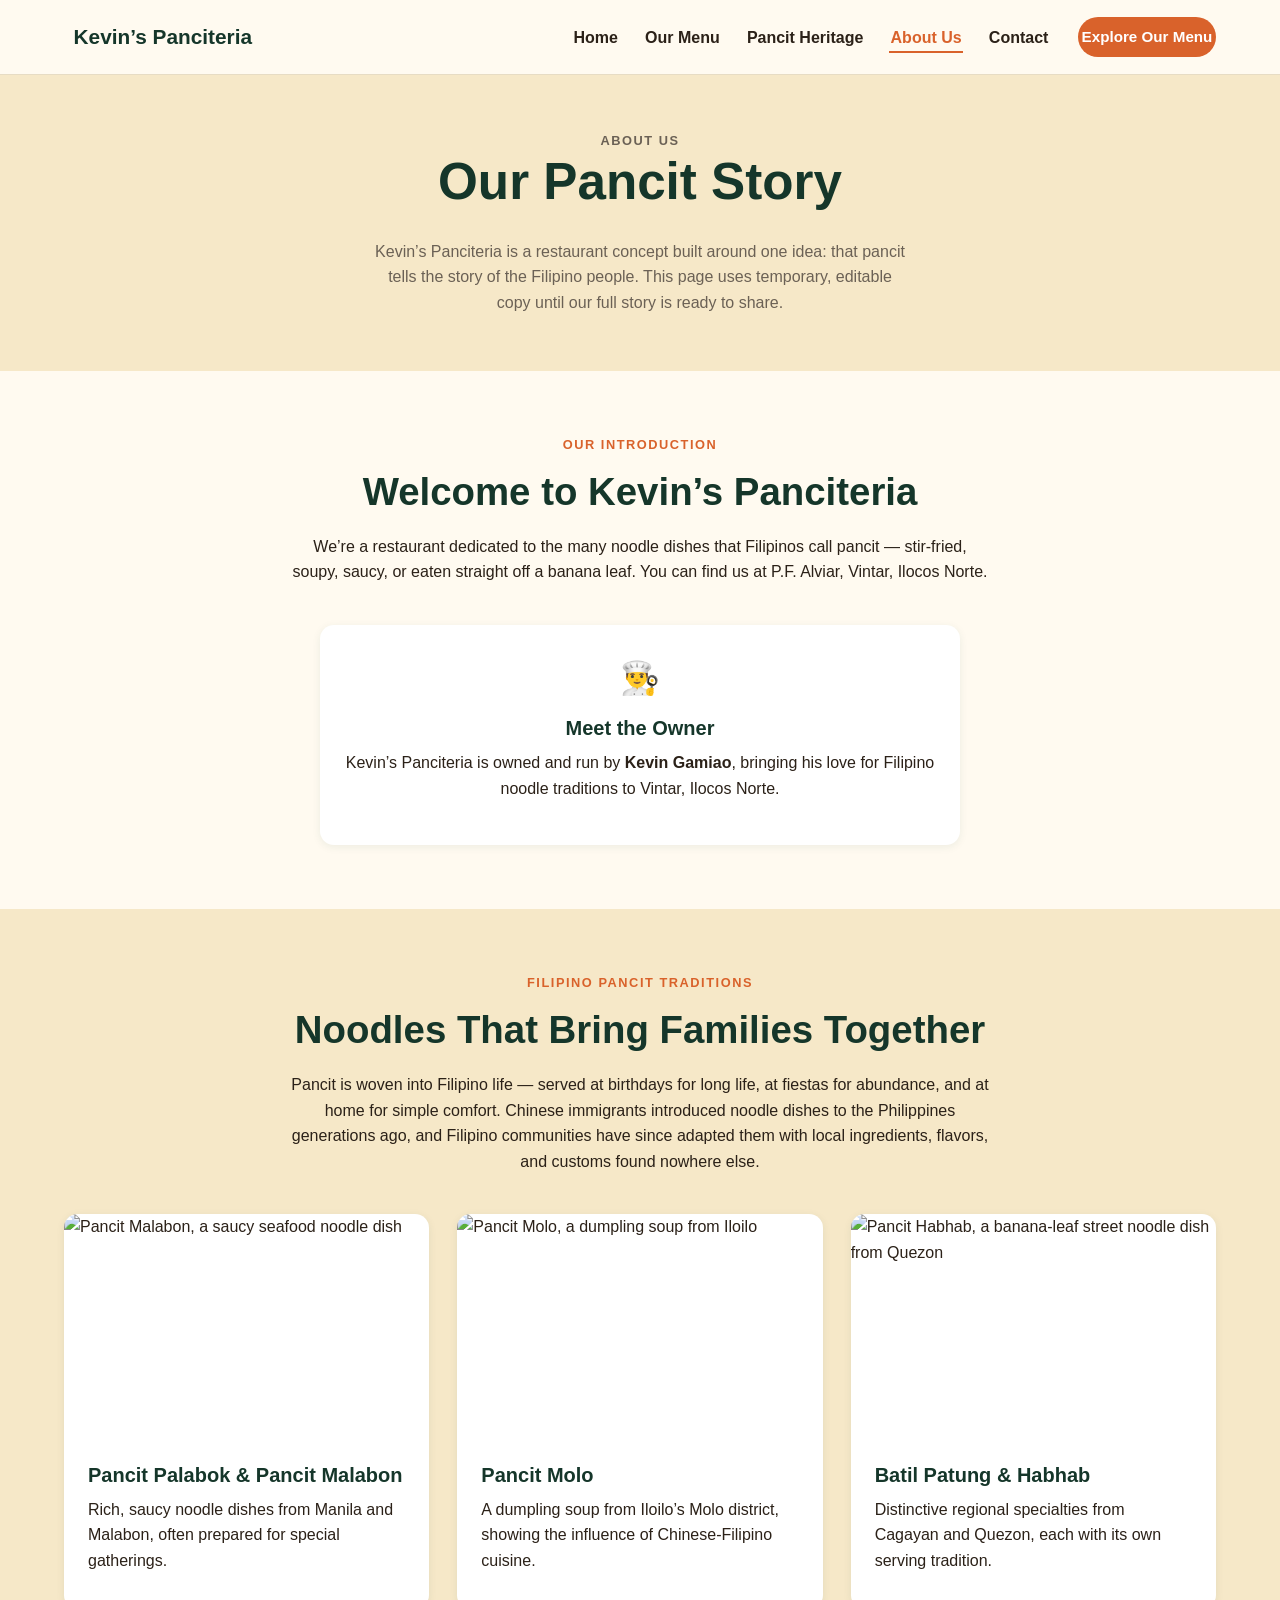
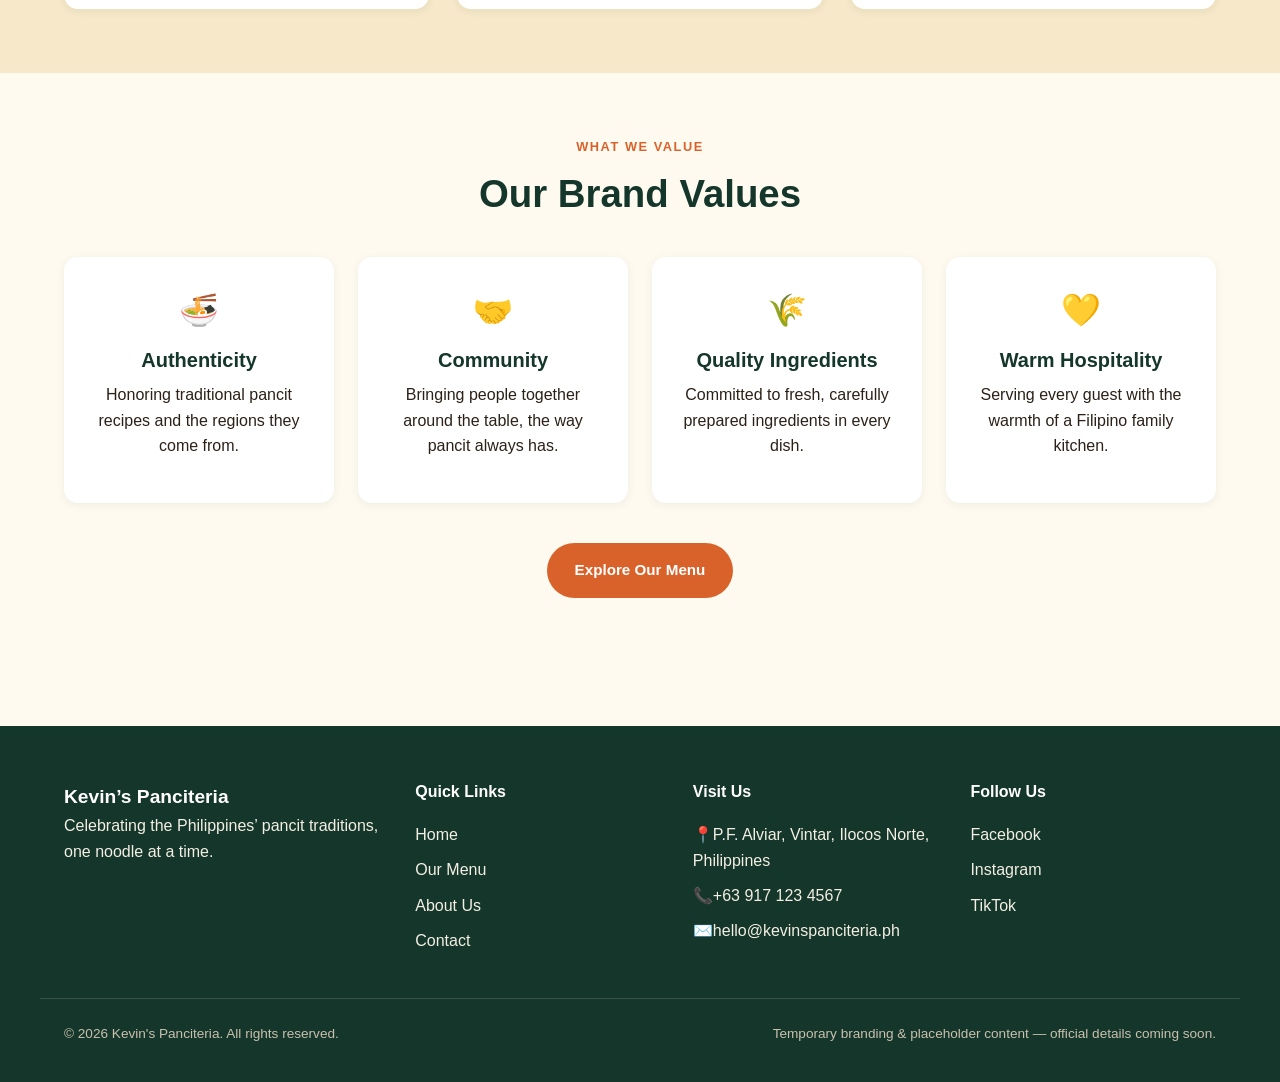
==== commit 42c87095: "Add real photos to About page, remove photo credits, add demo contact info and owner" ====
--- a/about.html
+++ b/about.html
@@ -48,7 +48,14 @@
         <div class="section-header">
           <p class="section-eyebrow">Our Introduction</p>
           <h2>Welcome to Kevin&rsquo;s Panciteria</h2>
-          <p>We&rsquo;re a restaurant dedicated to the many noodle dishes that Filipinos call pancit — stir-fried, soupy, saucy, or eaten straight off a banana leaf. You can find us at P.F. Alviar, Vintar, Ilocos Norte; our founding story and team details will be shared here once confirmed.</p>
+          <p>We&rsquo;re a restaurant dedicated to the many noodle dishes that Filipinos call pancit — stir-fried, soupy, saucy, or eaten straight off a banana leaf. You can find us at P.F. Alviar, Vintar, Ilocos Norte.</p>
+        </div>
+        <div class="values-grid" style="max-width:640px; margin:0 auto;">
+          <div class="value-card">
+            <div class="value-icon" aria-hidden="true">👨‍🍳</div>
+            <h3>Meet the Owner</h3>
+            <p>Kevin&rsquo;s Panciteria is owned and run by <strong>Kevin Gamiao</strong>, bringing his love for Filipino noodle traditions to Vintar, Ilocos Norte.</p>
+          </div>
         </div>
       </div>
     </section>
@@ -62,21 +69,21 @@
         </div>
         <div class="heritage-grid">
           <article class="heritage-card">
-            <img src="assets/images/heritage-luzon.svg" alt="Illustration representing Luzon's pancit dishes" loading="lazy">
+            <img src="https://upload.wikimedia.org/wikipedia/commons/thumb/6/6b/Pancit_Malabon.jpg/960px-Pancit_Malabon.jpg" alt="Pancit Malabon, a saucy seafood noodle dish" loading="lazy">
             <div class="heritage-card-body">
               <h3>Pancit Palabok &amp; Pancit Malabon</h3>
               <p>Rich, saucy noodle dishes from Manila and Malabon, often prepared for special gatherings.</p>
             </div>
           </article>
           <article class="heritage-card">
-            <img src="assets/images/heritage-visayas.svg" alt="Illustration representing the Visayas' pancit dishes" loading="lazy">
+            <img src="https://upload.wikimedia.org/wikipedia/commons/thumb/0/05/Pancit_Molo.jpg/960px-Pancit_Molo.jpg" alt="Pancit Molo, a dumpling soup from Iloilo" loading="lazy">
             <div class="heritage-card-body">
               <h3>Pancit Molo</h3>
               <p>A dumpling soup from Iloilo&rsquo;s Molo district, showing the influence of Chinese-Filipino cuisine.</p>
             </div>
           </article>
           <article class="heritage-card">
-            <img src="assets/images/heritage-mindanao.svg" alt="Illustration representing regional pancit specialties" loading="lazy">
+            <img src="https://upload.wikimedia.org/wikipedia/commons/thumb/5/52/Pansit_Habhab.jpg/960px-Pansit_Habhab.jpg" alt="Pancit Habhab, a banana-leaf street noodle dish from Quezon" loading="lazy">
             <div class="heritage-card-body">
               <h3>Batil Patung &amp; Habhab</h3>
               <p>Distinctive regional specialties from Cagayan and Quezon, each with its own serving tradition.</p>
@@ -117,27 +124,6 @@
         <p class="text-center" style="margin-top:2.5rem;">
           <a href="menu.html" class="btn btn-accent">Explore Our Menu</a>
         </p>
-      </div>
-    </section>
-
-    <section class="heritage">
-      <div class="container">
-        <div class="section-header">
-          <p class="section-eyebrow">Attribution</p>
-          <h2>Photo Credits</h2>
-          <p>Our current menu photos are real pancit photographs sourced from Wikimedia Commons under Creative Commons licenses, used here as placeholders until our own food photography is ready.</p>
-        </div>
-        <ul style="max-width:760px; margin:0 auto; color:var(--color-muted); font-size:0.9rem; line-height:1.8;">
-          <li>Homepage hero photo (Pancit Canton) — photo by Aerous, <a href="https://creativecommons.org/licenses/by-sa/4.0/" target="_blank" rel="noopener">CC BY-SA 4.0</a>, via Wikimedia Commons</li>
-          <li>Pancit Canton — photo by Aerous, <a href="https://creativecommons.org/licenses/by-sa/4.0/" target="_blank" rel="noopener">CC BY-SA 4.0</a>, via Wikimedia Commons</li>
-          <li>Pancit Bihon — photo by Obsidian Soul, <a href="https://creativecommons.org/publicdomain/zero/1.0/" target="_blank" rel="noopener">CC0</a>, via Wikimedia Commons</li>
-          <li>Pancit Malabon — photo by ~MVI~, <a href="https://creativecommons.org/licenses/by/2.0/" target="_blank" rel="noopener">CC BY 2.0</a>, via Wikimedia Commons</li>
-          <li>Pancit Palabok — photo by Charles Haynes, <a href="https://creativecommons.org/licenses/by-sa/2.0/" target="_blank" rel="noopener">CC BY-SA 2.0</a>, via Wikimedia Commons</li>
-          <li>Pancit Batil Patong — photo by Markadan, <a href="https://creativecommons.org/licenses/by-sa/4.0/" target="_blank" rel="noopener">CC BY-SA 4.0</a>, via Wikimedia Commons</li>
-          <li>Pancit Habhab — photo by Elmer B. Domingo, <a href="https://creativecommons.org/licenses/by-sa/4.0/" target="_blank" rel="noopener">CC BY-SA 4.0</a>, via Wikimedia Commons</li>
-          <li>Pancit Lomi — photo by Melchior22, <a href="https://creativecommons.org/licenses/by-sa/4.0/" target="_blank" rel="noopener">CC BY-SA 4.0</a>, via Wikimedia Commons</li>
-          <li>Pancit Molo — photo by pulaw, <a href="https://creativecommons.org/licenses/by-sa/2.0/" target="_blank" rel="noopener">CC BY-SA 2.0</a>, via Wikimedia Commons</li>
-        </ul>
       </div>
     </section>
 
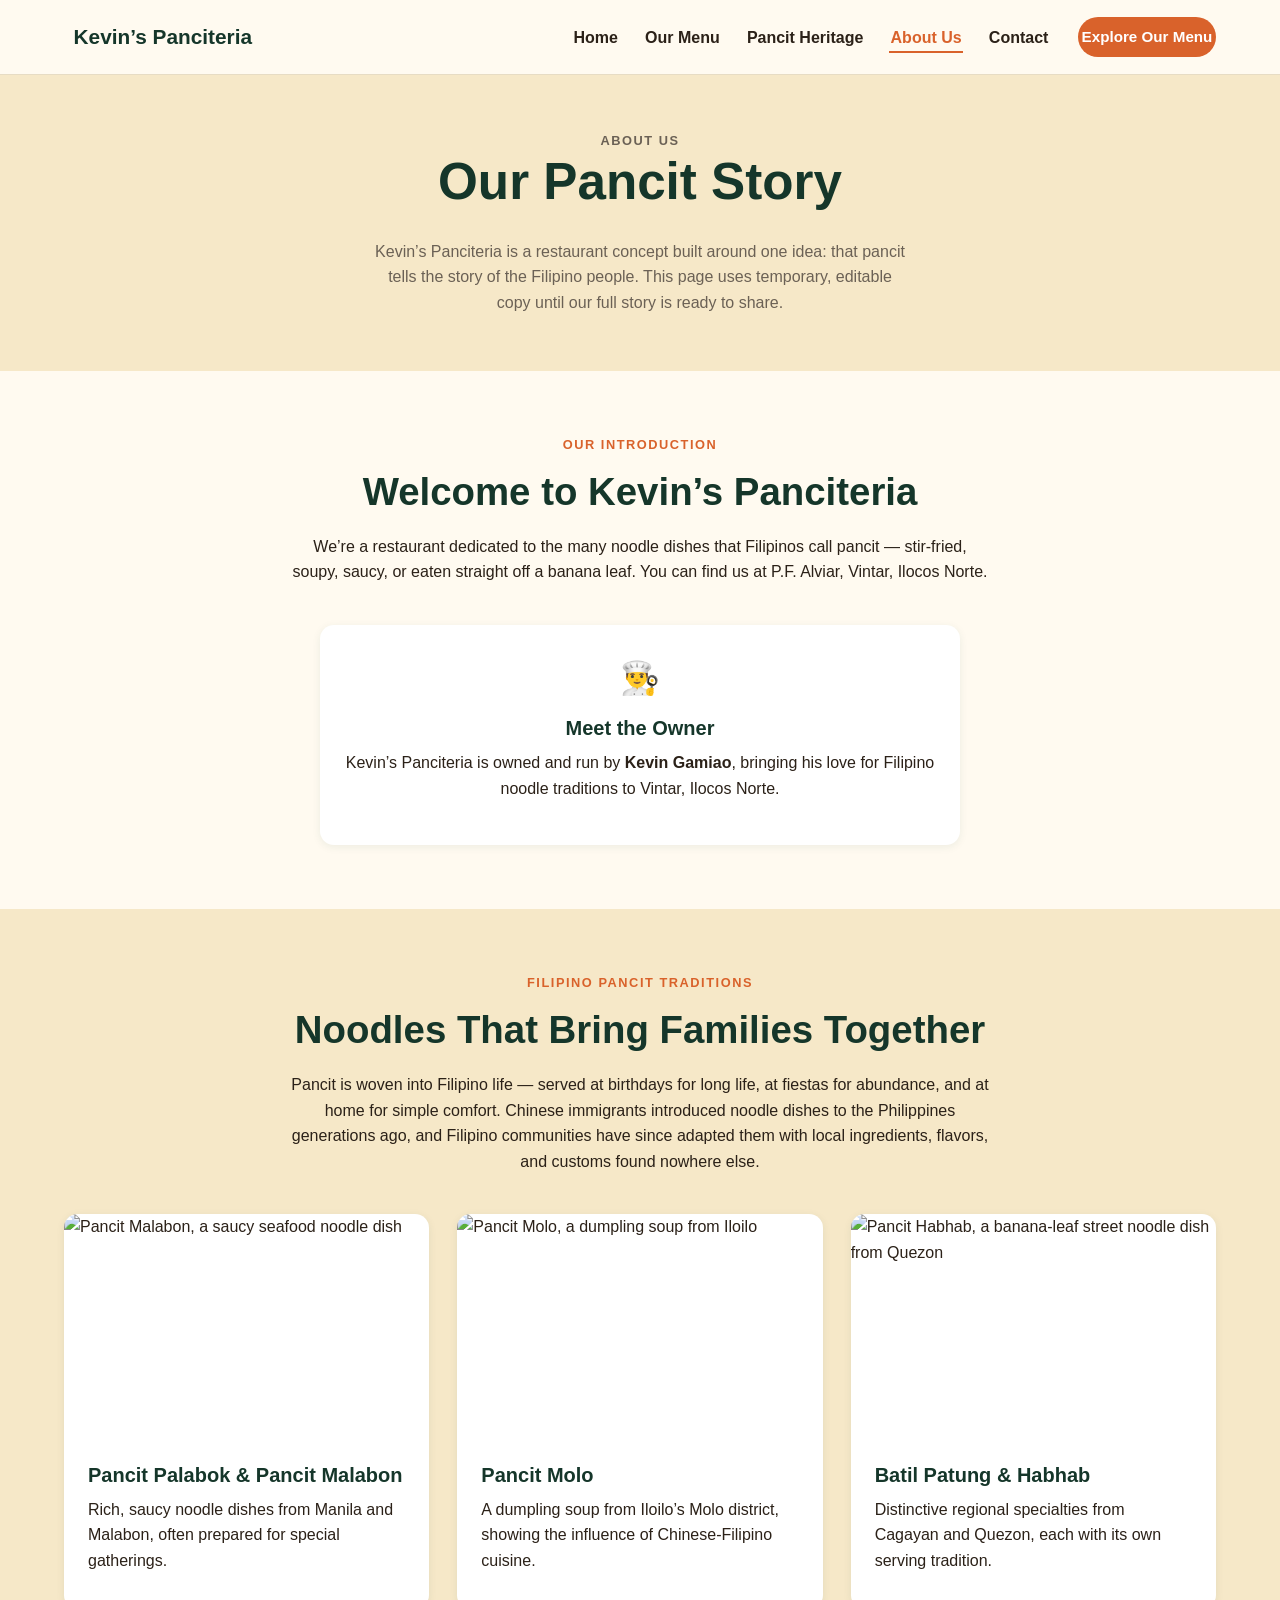
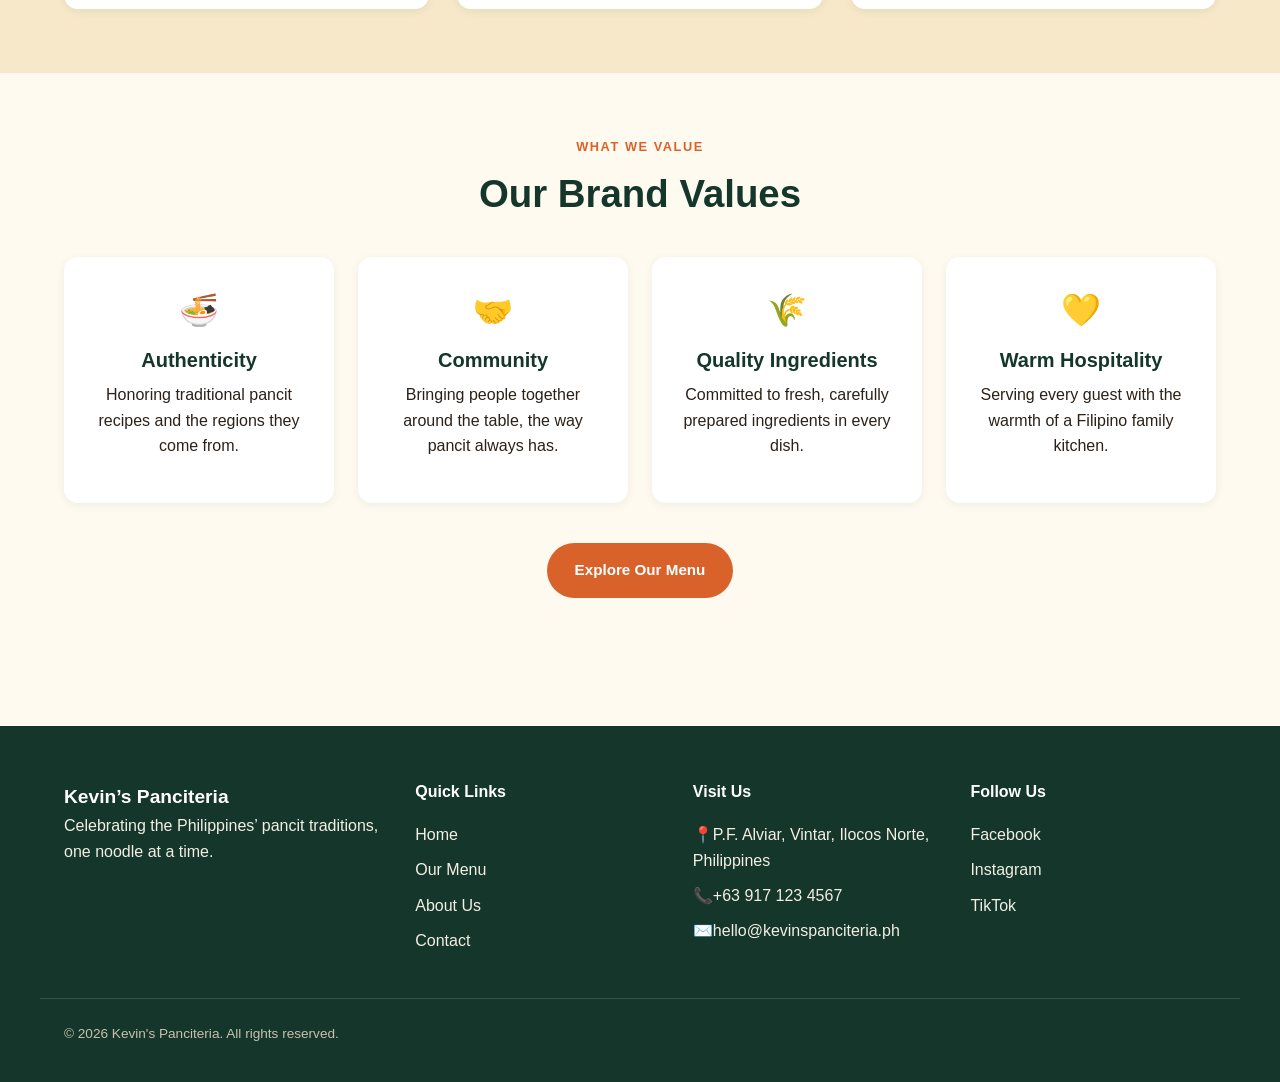
==== commit e61baf30: "Remove placeholder branding disclaimer from footer" ====
--- a/about.html
+++ b/about.html
@@ -165,7 +165,6 @@
     </div>
     <div class="container footer-bottom">
       <p>&copy; <span id="currentYear"></span> Kevin's Panciteria. All rights reserved.</p>
-      <p class="footer-disclaimer">Temporary branding &amp; placeholder content — official details coming soon.</p>
     </div>
   </footer>
 
